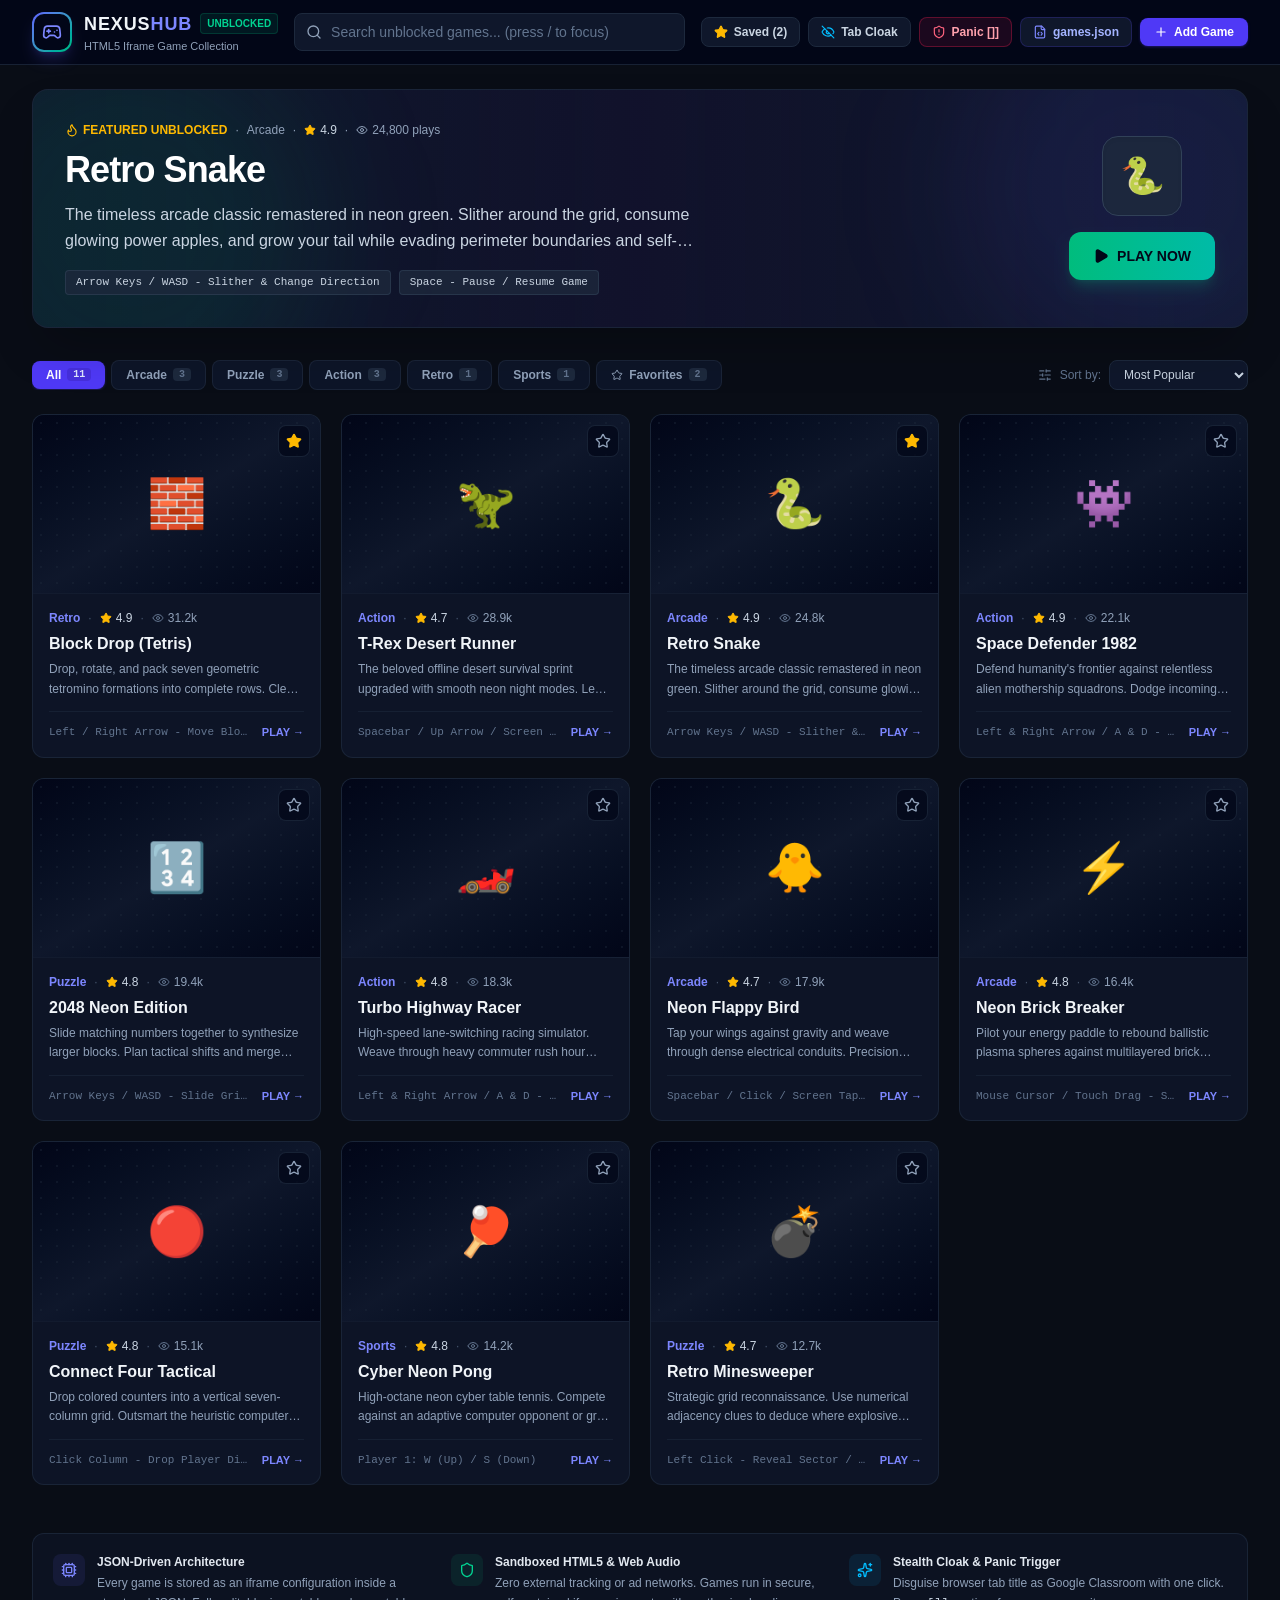
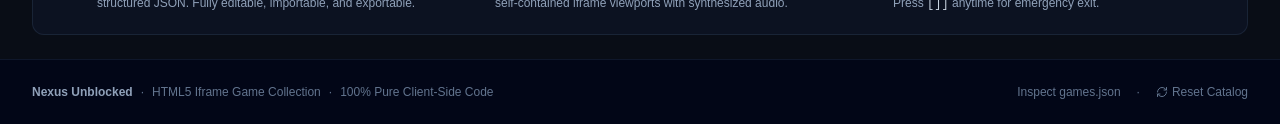
==== docs/index.html @ 1608694b "build: configure project for static relative path hosting Migrate to relative pathing to ensure prop" ====
<!doctype html>
<html lang="en">
  <head>
    <meta charset="UTF-8" />
    <meta name="viewport" content="width=device-width, initial-scale=1.0" />
    <title>Nexus Unblocked - HTML5 Games Hub</title>
    <meta name="description" content="Fast and lightweight unblocked HTML5 games collection loaded via iframe JSON configurations with tab disguise and theater mode." />
    <meta property="og:title" content="Nexus Unblocked - HTML5 Games Hub" />
    <meta property="og:description" content="Fast and lightweight unblocked HTML5 games collection loaded via iframe JSON configurations with tab disguise and theater mode." />
    <meta property="og:type" content="website" />
    <meta name="twitter:card" content="summary_large_image" />
    <link rel="icon" type="image/svg+xml" href="data:image/svg+xml,<svg xmlns='http://www.w3.org/2000/svg' viewBox='0 0 24 24' fill='%236366f1'><path d='M6 11h4V7a1 1 0 0 1 2 0v4h4a1 1 0 0 1 0 2h-4v4a1 1 0 0 1-2 0v-4H6a1 1 0 0 1 0-2z'/></svg>" />
    <link rel="preconnect" href="https://fonts.googleapis.com">
    <link rel="preconnect" href="https://fonts.gstatic.com" crossorigin>
    <link href="https://fonts.googleapis.com/css2?family=Plus+Jakarta+Sans:wght@400;500;600;700;800&family=JetBrains+Mono:wght@400;500;600&display=swap" rel="stylesheet">
    <script type="module" crossorigin src="./assets/index-Bxu1tj3D.js"></script>
    <link rel="stylesheet" crossorigin href="./assets/index-B2wCuOYI.css">
  </head>
  <body>
    <div id="root"></div>
  </body>
</html>
---- docs/assets/index-B2wCuOYI.css ----
/*! tailwindcss v4.3.3 | MIT License | https://tailwindcss.com */
@layer properties{@supports (((-webkit-hyphens:none)) and (not (margin-trim:inline))) or ((-moz-orient:inline) and (not (color:rgb(from red r g b)))){*,:before,:after,::backdrop{--tw-translate-x:0;--tw-translate-y:0;--tw-translate-z:0;--tw-rotate-x:initial;--tw-rotate-y:initial;--tw-rotate-z:initial;--tw-skew-x:initial;--tw-skew-y:initial;--tw-space-y-reverse:0;--tw-border-style:solid;--tw-gradient-position:initial;--tw-gradient-from:#0000;--tw-gradient-via:#0000;--tw-gradient-to:#0000;--tw-gradient-stops:initial;--tw-gradient-via-stops:initial;--tw-gradient-from-position:0%;--tw-gradient-via-position:50%;--tw-gradient-to-position:100%;--tw-leading:initial;--tw-font-weight:initial;--tw-tracking:initial;--tw-shadow:0 0 #0000;--tw-shadow-color:initial;--tw-shadow-alpha:100%;--tw-inset-shadow:0 0 #0000;--tw-inset-shadow-color:initial;--tw-inset-shadow-alpha:100%;--tw-ring-color:initial;--tw-ring-shadow:0 0 #0000;--tw-inset-ring-color:initial;--tw-inset-ring-shadow:0 0 #0000;--tw-ring-inset:initial;--tw-ring-offset-width:0px;--tw-ring-offset-color:#fff;--tw-ring-offset-shadow:0 0 #0000;--tw-blur:initial;--tw-brightness:initial;--tw-contrast:initial;--tw-grayscale:initial;--tw-hue-rotate:initial;--tw-invert:initial;--tw-opacity:initial;--tw-saturate:initial;--tw-sepia:initial;--tw-drop-shadow:initial;--tw-drop-shadow-color:initial;--tw-drop-shadow-alpha:100%;--tw-drop-shadow-size:initial;--tw-backdrop-blur:initial;--tw-backdrop-brightness:initial;--tw-backdrop-contrast:initial;--tw-backdrop-grayscale:initial;--tw-backdrop-hue-rotate:initial;--tw-backdrop-invert:initial;--tw-backdrop-opacity:initial;--tw-backdrop-saturate:initial;--tw-backdrop-sepia:initial;--tw-duration:initial;--tw-scale-x:1;--tw-scale-y:1;--tw-scale-z:1}}}@layer theme{:root,:host{--font-sans:-apple-system, BlinkMacSystemFont, "Segoe UI", Roboto, "Helvetica Neue", "Noto Sans", Arial, sans-serif, "Apple Color Emoji", "Segoe UI Emoji", "Segoe UI Symbol", "Noto Color Emoji";--font-mono:ui-monospace, SFMono-Regular, Menlo, Monaco, Consolas, "Liberation Mono", "Courier New", monospace;--color-amber-300:oklch(87.9% .169 91.605);--color-amber-400:oklch(82.8% .189 84.429);--color-amber-500:oklch(76.9% .188 70.08);--color-emerald-400:oklch(76.5% .177 163.223);--color-emerald-500:oklch(69.6% .17 162.48);--color-teal-400:oklch(77.7% .152 181.912);--color-teal-500:oklch(70.4% .14 182.503);--color-teal-800:oklch(43.7% .078 188.216);--color-teal-950:oklch(27.7% .046 192.524);--color-sky-400:oklch(74.6% .16 232.661);--color-sky-500:oklch(68.5% .169 237.323);--color-indigo-100:oklch(93% .034 272.788);--color-indigo-200:oklch(87% .065 274.039);--color-indigo-300:oklch(78.5% .115 274.713);--color-indigo-400:oklch(67.3% .182 276.935);--color-indigo-500:oklch(58.5% .233 277.117);--color-indigo-600:oklch(51.1% .262 276.966);--color-indigo-700:oklch(45.7% .24 277.023);--color-indigo-900:oklch(35.9% .144 278.697);--color-indigo-950:oklch(25.7% .09 281.288);--color-rose-300:oklch(81% .117 11.638);--color-rose-400:oklch(71.2% .194 13.428);--color-rose-500:oklch(64.5% .246 16.439);--color-rose-600:oklch(58.6% .253 17.585);--color-slate-100:oklch(96.8% .007 247.896);--color-slate-200:oklch(92.9% .013 255.508);--color-slate-300:oklch(86.9% .022 252.894);--color-slate-400:oklch(70.4% .04 256.788);--color-slate-500:oklch(55.4% .046 257.417);--color-slate-600:oklch(44.6% .043 257.281);--color-slate-700:oklch(37.2% .044 257.287);--color-slate-800:oklch(27.9% .041 260.031);--color-slate-900:oklch(20.8% .042 265.755);--color-slate-950:oklch(12.9% .042 264.695);--color-black:#000;--color-white:#fff;--spacing:.25rem;--container-sm:24rem;--container-md:28rem;--container-lg:32rem;--container-2xl:42rem;--container-4xl:56rem;--container-5xl:64rem;--container-7xl:80rem;--text-xs:.75rem;--text-xs--line-height:calc(1 / .75);--text-sm:.875rem;--text-sm--line-height:calc(1.25 / .875);--text-base:1rem;--text-base--line-height:calc(1.5 / 1);--text-lg:1.125rem;--text-lg--line-height:calc(1.75 / 1.125);--text-2xl:1.5rem;--text-2xl--line-height:calc(2 / 1.5);--text-3xl:1.875rem;--text-3xl--line-height:calc(2.25 / 1.875);--text-4xl:2.25rem;--text-4xl--line-height:calc(2.5 / 2.25);--text-5xl:3rem;--text-5xl--line-height:1;--font-weight-medium:500;--font-weight-semibold:600;--font-weight-bold:700;--font-weight-extrabold:800;--tracking-tight:-.025em;--tracking-wider:.05em;--leading-relaxed:1.625;--radius-lg:.5rem;--radius-xl:.75rem;--radius-2xl:1rem;--animate-pulse:pulse 2s cubic-bezier(.4, 0, .6, 1) infinite;--blur-md:12px;--blur-3xl:64px;--default-transition-duration:.15s;--default-transition-timing-function:cubic-bezier(.4, 0, .2, 1);--default-font-family:var(--font-sans);--default-mono-font-family:var(--font-mono)}}@layer base{*,:after,:before,::backdrop{box-sizing:border-box;border:0 solid;margin:0;padding:0}::file-selector-button{box-sizing:border-box;border:0 solid;margin:0;padding:0}html,:host{-webkit-text-size-adjust:100%;tab-size:4;line-height:1.5;font-family:var(--default-font-family,-apple-system, BlinkMacSystemFont, "Segoe UI", Roboto, "Helvetica Neue", "Noto Sans", Arial, sans-serif, "Apple Color Emoji", "Segoe UI Emoji", "Segoe UI Symbol", "Noto Color Emoji");font-feature-settings:var(--default-font-feature-settings,normal);font-variation-settings:var(--default-font-variation-settings,normal);-webkit-tap-highlight-color:transparent}hr{height:0;color:inherit;border-top-width:1px}abbr:where([title]){-webkit-text-decoration:underline dotted;text-decoration:underline dotted}h1,h2,h3,h4,h5,h6{font-size:inherit;font-weight:inherit}a{color:inherit;-webkit-text-decoration:inherit;-webkit-text-decoration:inherit;-webkit-text-decoration:inherit;-webkit-text-decoration:inherit;text-decoration:inherit}b,strong{font-weight:bolder}code,kbd,samp,pre{font-family:var(--default-mono-font-family,ui-monospace, SFMono-Regular, Menlo, Monaco, Consolas, "Liberation Mono", "Courier New", monospace);font-feature-settings:var(--default-mono-font-feature-settings,normal);font-variation-settings:var(--default-mono-font-variation-settings,normal);font-size:1em}small{font-size:80%}sub,sup{vertical-align:baseline;font-size:75%;line-height:0;position:relative}sub{bottom:-.25em}sup{top:-.5em}table{text-indent:0;border-color:inherit;border-collapse:collapse}:-moz-focusring:where(:not(iframe)){outline:auto}progress{vertical-align:baseline}summary{display:list-item}ol,ul,menu{list-style:none}img,svg,video,canvas,audio,iframe,embed,object{vertical-align:middle;display:block}img,video{max-width:100%;height:auto}button,input,select,optgroup,textarea{font:inherit;font-feature-settings:inherit;font-variation-settings:inherit;letter-spacing:inherit;color:inherit;opacity:1;background-color:#0000;border-radius:0}::file-selector-button{font:inherit;font-feature-settings:inherit;font-variation-settings:inherit;letter-spacing:inherit;color:inherit;opacity:1;background-color:#0000;border-radius:0}:where(select:is([multiple],[size])) optgroup{font-weight:bolder}:where(select:is([multiple],[size])) optgroup option{padding-inline-start:20px}::file-selector-button{margin-inline-end:4px}::placeholder{opacity:1}@supports (not ((-webkit-appearance:-apple-pay-button))) or (contain-intrinsic-size:1px){::placeholder{color:currentColor}@supports (color:color-mix(in lab, red, red)){::placeholder{color:color-mix(in oklab, currentcolor 50%, transparent)}}}textarea{resize:vertical}::-webkit-search-decoration{-webkit-appearance:none}::-webkit-date-and-time-value{min-height:1lh;text-align:inherit}::-webkit-datetime-edit{display:inline-flex}::-webkit-datetime-edit-fields-wrapper{padding:0}::-webkit-datetime-edit{padding-block:0}::-webkit-datetime-edit-year-field{padding-block:0}::-webkit-datetime-edit-month-field{padding-block:0}::-webkit-datetime-edit-day-field{padding-block:0}::-webkit-datetime-edit-hour-field{padding-block:0}::-webkit-datetime-edit-minute-field{padding-block:0}::-webkit-datetime-edit-second-field{padding-block:0}::-webkit-datetime-edit-millisecond-field{padding-block:0}::-webkit-datetime-edit-meridiem-field{padding-block:0}::-webkit-calendar-picker-indicator{line-height:1}:-moz-ui-invalid{box-shadow:none}button,input:where([type=button],[type=reset],[type=submit]){appearance:button}::file-selector-button{appearance:button}::-webkit-inner-spin-button{height:auto}::-webkit-outer-spin-button{height:auto}[hidden]:where(:not([hidden=until-found])){display:none!important}}@layer components;@layer utilities{.pointer-events-none{pointer-events:none}.absolute{position:absolute}.fixed{position:fixed}.relative{position:relative}.sticky{position:sticky}.inset-0{inset:0}.-top-24{top:calc(var(--spacing) * -24)}.top-0{top:0}.top-1\/2{top:50%}.top-2\.5{top:calc(var(--spacing) * 2.5)}.-right-24{right:calc(var(--spacing) * -24)}.right-2\.5{right:calc(var(--spacing) * 2.5)}.-bottom-24{bottom:calc(var(--spacing) * -24)}.-left-24{left:calc(var(--spacing) * -24)}.left-2\.5{left:calc(var(--spacing) * 2.5)}.left-3{left:calc(var(--spacing) * 3)}.z-10{z-index:10}.z-40{z-index:40}.z-50{z-index:50}.col-span-3{grid-column:span 3/span 3}.container{width:100%}@media (width>=40rem){.container{max-width:40rem}}@media (width>=48rem){.container{max-width:48rem}}@media (width>=64rem){.container{max-width:64rem}}@media (width>=80rem){.container{max-width:80rem}}@media (width>=96rem){.container{max-width:96rem}}.mx-6{margin-inline:calc(var(--spacing) * 6)}.mx-auto{margin-inline:auto}.my-auto{margin-block:auto}.mt-1{margin-top:var(--spacing)}.mt-3{margin-top:calc(var(--spacing) * 3)}.mt-12{margin-top:calc(var(--spacing) * 12)}.mt-auto{margin-top:auto}.mr-1{margin-right:var(--spacing)}.mb-1{margin-bottom:var(--spacing)}.mb-1\.5{margin-bottom:calc(var(--spacing) * 1.5)}.mb-3{margin-bottom:calc(var(--spacing) * 3)}.ml-0\.5{margin-left:calc(var(--spacing) * .5)}.ml-1{margin-left:var(--spacing)}.line-clamp-1{-webkit-line-clamp:1;-webkit-box-orient:vertical;display:-webkit-box;overflow:hidden}.line-clamp-2{-webkit-line-clamp:2;-webkit-box-orient:vertical;display:-webkit-box;overflow:hidden}.block{display:block}.block\!{display:block!important}.contents{display:contents}.flex{display:flex}.grid{display:grid}.hidden{display:none}.table{display:table}.aspect-\[16\/10\]{aspect-ratio:16/10}.h-3{height:calc(var(--spacing) * 3)}.h-3\.5{height:calc(var(--spacing) * 3.5)}.h-4{height:calc(var(--spacing) * 4)}.h-5{height:calc(var(--spacing) * 5)}.h-8{height:calc(var(--spacing) * 8)}.h-9{height:calc(var(--spacing) * 9)}.h-10{height:calc(var(--spacing) * 10)}.h-12{height:calc(var(--spacing) * 12)}.h-16{height:calc(var(--spacing) * 16)}.h-96{height:calc(var(--spacing) * 96)}.h-full{height:100%}.max-h-\[90vh\]{max-height:90vh}.min-h-\[340px\]{min-height:340px}.min-h-\[350px\]{min-height:350px}.min-h-screen{min-height:100vh}.w-3{width:calc(var(--spacing) * 3)}.w-3\.5{width:calc(var(--spacing) * 3.5)}.w-4{width:calc(var(--spacing) * 4)}.w-5{width:calc(var(--spacing) * 5)}.w-8{width:calc(var(--spacing) * 8)}.w-9{width:calc(var(--spacing) * 9)}.w-10{width:calc(var(--spacing) * 10)}.w-12{width:calc(var(--spacing) * 12)}.w-16{width:calc(var(--spacing) * 16)}.w-96{width:calc(var(--spacing) * 96)}.w-full{width:100%}.max-w-2xl{max-width:var(--container-2xl)}.max-w-4xl{max-width:var(--container-4xl)}.max-w-5xl{max-width:var(--container-5xl)}.max-w-7xl{max-width:var(--container-7xl)}.max-w-\[200px\]{max-width:200px}.max-w-\[220px\]{max-width:220px}.max-w-lg{max-width:var(--container-lg)}.max-w-md{max-width:var(--container-md)}.max-w-sm{max-width:var(--container-sm)}.min-w-0{min-width:0}.flex-1{flex:1}.shrink-0{flex-shrink:0}.grow{flex-grow:1}.-translate-y-1\/2{--tw-translate-y:calc(calc(1 / 2 * 100%) * -1);translate:var(--tw-translate-x) var(--tw-translate-y)}.transform{transform:var(--tw-rotate-x,) var(--tw-rotate-y,) var(--tw-rotate-z,) var(--tw-skew-x,) var(--tw-skew-y,)}.animate-pulse{animation:var(--animate-pulse)}.cursor-pointer{cursor:pointer}.resize-none{resize:none}.scrollbar-none{scrollbar-width:none}.grid-cols-1{grid-template-columns:repeat(1,minmax(0,1fr))}.grid-cols-2{grid-template-columns:repeat(2,minmax(0,1fr))}.grid-cols-4{grid-template-columns:repeat(4,minmax(0,1fr))}.flex-col{flex-direction:column}.flex-row{flex-direction:row}.flex-wrap{flex-wrap:wrap}.items-center{align-items:center}.items-start{align-items:flex-start}.items-stretch{align-items:stretch}.justify-between{justify-content:space-between}.justify-center{justify-content:center}.justify-end{justify-content:flex-end}.justify-start{justify-content:flex-start}.gap-1{gap:var(--spacing)}.gap-1\.5{gap:calc(var(--spacing) * 1.5)}.gap-2{gap:calc(var(--spacing) * 2)}.gap-2\.5{gap:calc(var(--spacing) * 2.5)}.gap-3{gap:calc(var(--spacing) * 3)}.gap-4{gap:calc(var(--spacing) * 4)}.gap-5{gap:calc(var(--spacing) * 5)}.gap-6{gap:calc(var(--spacing) * 6)}:where(.space-y-1\.5>:not(:last-child)){--tw-space-y-reverse:0;margin-block-start:calc(calc(var(--spacing) * 1.5) * var(--tw-space-y-reverse));margin-block-end:calc(calc(var(--spacing) * 1.5) * calc(1 - var(--tw-space-y-reverse)))}:where(.space-y-2>:not(:last-child)){--tw-space-y-reverse:0;margin-block-start:calc(calc(var(--spacing) * 2) * var(--tw-space-y-reverse));margin-block-end:calc(calc(var(--spacing) * 2) * calc(1 - var(--tw-space-y-reverse)))}:where(.space-y-2\.5>:not(:last-child)){--tw-space-y-reverse:0;margin-block-start:calc(calc(var(--spacing) * 2.5) * var(--tw-space-y-reverse));margin-block-end:calc(calc(var(--spacing) * 2.5) * calc(1 - var(--tw-space-y-reverse)))}:where(.space-y-3>:not(:last-child)){--tw-space-y-reverse:0;margin-block-start:calc(calc(var(--spacing) * 3) * var(--tw-space-y-reverse));margin-block-end:calc(calc(var(--spacing) * 3) * calc(1 - var(--tw-space-y-reverse)))}:where(.space-y-4>:not(:last-child)){--tw-space-y-reverse:0;margin-block-start:calc(calc(var(--spacing) * 4) * var(--tw-space-y-reverse));margin-block-end:calc(calc(var(--spacing) * 4) * calc(1 - var(--tw-space-y-reverse)))}:where(.space-y-5>:not(:last-child)){--tw-space-y-reverse:0;margin-block-start:calc(calc(var(--spacing) * 5) * var(--tw-space-y-reverse));margin-block-end:calc(calc(var(--spacing) * 5) * calc(1 - var(--tw-space-y-reverse)))}:where(.space-y-6>:not(:last-child)){--tw-space-y-reverse:0;margin-block-start:calc(calc(var(--spacing) * 6) * var(--tw-space-y-reverse));margin-block-end:calc(calc(var(--spacing) * 6) * calc(1 - var(--tw-space-y-reverse)))}.self-center{align-self:center}.self-end{align-self:flex-end}.truncate{text-overflow:ellipsis;white-space:nowrap;overflow:hidden}.overflow-hidden{overflow:hidden}.overflow-x-auto{overflow-x:auto}.overflow-y-auto{overflow-y:auto}.rounded{border-radius:.25rem}.rounded-2xl{border-radius:var(--radius-2xl)}.rounded-\[10px\]{border-radius:10px}.rounded-full{border-radius:2147483647px}.rounded-lg{border-radius:var(--radius-lg)}.rounded-xl{border-radius:var(--radius-xl)}.border{border-style:var(--tw-border-style);border-width:1px}.border-0{border-style:var(--tw-border-style);border-width:0}.border-t{border-top-style:var(--tw-border-style);border-top-width:1px}.border-b{border-bottom-style:var(--tw-border-style);border-bottom-width:1px}.border-amber-500\/30{border-color:#f99c004d}@supports (color:color-mix(in lab, red, red)){.border-amber-500\/30{border-color:color-mix(in oklab, var(--color-amber-500) 30%, transparent)}}.border-emerald-500\/20{border-color:#00bb7f33}@supports (color:color-mix(in lab, red, red)){.border-emerald-500\/20{border-color:color-mix(in oklab, var(--color-emerald-500) 20%, transparent)}}.border-indigo-500\/20{border-color:#625fff33}@supports (color:color-mix(in lab, red, red)){.border-indigo-500\/20{border-color:color-mix(in oklab, var(--color-indigo-500) 20%, transparent)}}.border-indigo-500\/40{border-color:#625fff66}@supports (color:color-mix(in lab, red, red)){.border-indigo-500\/40{border-color:color-mix(in oklab, var(--color-indigo-500) 40%, transparent)}}.border-indigo-900\/50{border-color:#312c8580}@supports (color:color-mix(in lab, red, red)){.border-indigo-900\/50{border-color:color-mix(in oklab, var(--color-indigo-900) 50%, transparent)}}.border-rose-500{border-color:var(--color-rose-500)}.border-rose-500\/20{border-color:#ff235733}@supports (color:color-mix(in lab, red, red)){.border-rose-500\/20{border-color:color-mix(in oklab, var(--color-rose-500) 20%, transparent)}}.border-rose-500\/30{border-color:#ff23574d}@supports (color:color-mix(in lab, red, red)){.border-rose-500\/30{border-color:color-mix(in oklab, var(--color-rose-500) 30%, transparent)}}.border-sky-500\/40{border-color:#00a5ef66}@supports (color:color-mix(in lab, red, red)){.border-sky-500\/40{border-color:color-mix(in oklab, var(--color-sky-500) 40%, transparent)}}.border-slate-700{border-color:var(--color-slate-700)}.border-slate-700\/60{border-color:#31415899}@supports (color:color-mix(in lab, red, red)){.border-slate-700\/60{border-color:color-mix(in oklab, var(--color-slate-700) 60%, transparent)}}.border-slate-800{border-color:var(--color-slate-800)}.border-slate-800\/60{border-color:#1d293d99}@supports (color:color-mix(in lab, red, red)){.border-slate-800\/60{border-color:color-mix(in oklab, var(--color-slate-800) 60%, transparent)}}.border-slate-800\/80{border-color:#1d293dcc}@supports (color:color-mix(in lab, red, red)){.border-slate-800\/80{border-color:color-mix(in oklab, var(--color-slate-800) 80%, transparent)}}.border-slate-900{border-color:var(--color-slate-900)}.border-teal-800\/60{border-color:#005f5a99}@supports (color:color-mix(in lab, red, red)){.border-teal-800\/60{border-color:color-mix(in oklab, var(--color-teal-800) 60%, transparent)}}.bg-\[\#090d16\]{background-color:#090d16}.bg-amber-500\/20{background-color:#f99c0033}@supports (color:color-mix(in lab, red, red)){.bg-amber-500\/20{background-color:color-mix(in oklab, var(--color-amber-500) 20%, transparent)}}.bg-black{background-color:var(--color-black)}.bg-emerald-500\/10{background-color:#00bb7f1a}@supports (color:color-mix(in lab, red, red)){.bg-emerald-500\/10{background-color:color-mix(in oklab, var(--color-emerald-500) 10%, transparent)}}.bg-indigo-500\/10{background-color:#625fff1a}@supports (color:color-mix(in lab, red, red)){.bg-indigo-500\/10{background-color:color-mix(in oklab, var(--color-indigo-500) 10%, transparent)}}.bg-indigo-600{background-color:var(--color-indigo-600)}.bg-indigo-600\/30{background-color:#4f39f64d}@supports (color:color-mix(in lab, red, red)){.bg-indigo-600\/30{background-color:color-mix(in oklab, var(--color-indigo-600) 30%, transparent)}}.bg-indigo-700\/80{background-color:#432dd7cc}@supports (color:color-mix(in lab, red, red)){.bg-indigo-700\/80{background-color:color-mix(in oklab, var(--color-indigo-700) 80%, transparent)}}.bg-rose-500\/10{background-color:#ff23571a}@supports (color:color-mix(in lab, red, red)){.bg-rose-500\/10{background-color:color-mix(in oklab, var(--color-rose-500) 10%, transparent)}}.bg-rose-500\/20{background-color:#ff235733}@supports (color:color-mix(in lab, red, red)){.bg-rose-500\/20{background-color:color-mix(in oklab, var(--color-rose-500) 20%, transparent)}}.bg-rose-600{background-color:var(--color-rose-600)}.bg-sky-500\/10{background-color:#00a5ef1a}@supports (color:color-mix(in lab, red, red)){.bg-sky-500\/10{background-color:color-mix(in oklab, var(--color-sky-500) 10%, transparent)}}.bg-slate-800{background-color:var(--color-slate-800)}.bg-slate-800\/80{background-color:#1d293dcc}@supports (color:color-mix(in lab, red, red)){.bg-slate-800\/80{background-color:color-mix(in oklab, var(--color-slate-800) 80%, transparent)}}.bg-slate-800\/90{background-color:#1d293de6}@supports (color:color-mix(in lab, red, red)){.bg-slate-800\/90{background-color:color-mix(in oklab, var(--color-slate-800) 90%, transparent)}}.bg-slate-900{background-color:var(--color-slate-900)}.bg-slate-900\/40{background-color:#0f172b66}@supports (color:color-mix(in lab, red, red)){.bg-slate-900\/40{background-color:color-mix(in oklab, var(--color-slate-900) 40%, transparent)}}.bg-slate-900\/60{background-color:#0f172b99}@supports (color:color-mix(in lab, red, red)){.bg-slate-900\/60{background-color:color-mix(in oklab, var(--color-slate-900) 60%, transparent)}}.bg-slate-900\/80{background-color:#0f172bcc}@supports (color:color-mix(in lab, red, red)){.bg-slate-900\/80{background-color:color-mix(in oklab, var(--color-slate-900) 80%, transparent)}}.bg-slate-900\/90{background-color:#0f172be6}@supports (color:color-mix(in lab, red, red)){.bg-slate-900\/90{background-color:color-mix(in oklab, var(--color-slate-900) 90%, transparent)}}.bg-slate-950{background-color:var(--color-slate-950)}.bg-slate-950\/40{background-color:#02061866}@supports (color:color-mix(in lab, red, red)){.bg-slate-950\/40{background-color:color-mix(in oklab, var(--color-slate-950) 40%, transparent)}}.bg-slate-950\/60{background-color:#02061899}@supports (color:color-mix(in lab, red, red)){.bg-slate-950\/60{background-color:color-mix(in oklab, var(--color-slate-950) 60%, transparent)}}.bg-slate-950\/70{background-color:#020618b3}@supports (color:color-mix(in lab, red, red)){.bg-slate-950\/70{background-color:color-mix(in oklab, var(--color-slate-950) 70%, transparent)}}.bg-slate-950\/80{background-color:#020618cc}@supports (color:color-mix(in lab, red, red)){.bg-slate-950\/80{background-color:color-mix(in oklab, var(--color-slate-950) 80%, transparent)}}.bg-slate-950\/85{background-color:#020618d9}@supports (color:color-mix(in lab, red, red)){.bg-slate-950\/85{background-color:color-mix(in oklab, var(--color-slate-950) 85%, transparent)}}.bg-slate-950\/90{background-color:#020618e6}@supports (color:color-mix(in lab, red, red)){.bg-slate-950\/90{background-color:color-mix(in oklab, var(--color-slate-950) 90%, transparent)}}.bg-teal-950\/80{background-color:#022f2ecc}@supports (color:color-mix(in lab, red, red)){.bg-teal-950\/80{background-color:color-mix(in oklab, var(--color-teal-950) 80%, transparent)}}.bg-gradient-to-br{--tw-gradient-position:to bottom right in oklab;background-image:linear-gradient(var(--tw-gradient-stops))}.bg-gradient-to-r{--tw-gradient-position:to right in oklab;background-image:linear-gradient(var(--tw-gradient-stops))}.bg-\[radial-gradient\(\#1e293b_1px\,transparent_1px\)\]{background-image:radial-gradient(#1e293b 1px,#0000 1px)}.from-emerald-500{--tw-gradient-from:var(--color-emerald-500);--tw-gradient-stops:var(--tw-gradient-via-stops,var(--tw-gradient-position), var(--tw-gradient-from) var(--tw-gradient-from-position), var(--tw-gradient-to) var(--tw-gradient-to-position))}.from-indigo-500{--tw-gradient-from:var(--color-indigo-500);--tw-gradient-stops:var(--tw-gradient-via-stops,var(--tw-gradient-position), var(--tw-gradient-from) var(--tw-gradient-from-position), var(--tw-gradient-to) var(--tw-gradient-to-position))}.from-slate-900{--tw-gradient-from:var(--color-slate-900);--tw-gradient-stops:var(--tw-gradient-via-stops,var(--tw-gradient-position), var(--tw-gradient-from) var(--tw-gradient-from-position), var(--tw-gradient-to) var(--tw-gradient-to-position))}.from-slate-950{--tw-gradient-from:var(--color-slate-950);--tw-gradient-stops:var(--tw-gradient-via-stops,var(--tw-gradient-position), var(--tw-gradient-from) var(--tw-gradient-from-position), var(--tw-gradient-to) var(--tw-gradient-to-position))}.via-indigo-950\/40{--tw-gradient-via:#1e1a4d66}@supports (color:color-mix(in lab, red, red)){.via-indigo-950\/40{--tw-gradient-via:color-mix(in oklab, var(--color-indigo-950) 40%, transparent)}}.via-indigo-950\/40{--tw-gradient-via-stops:var(--tw-gradient-position), var(--tw-gradient-from) var(--tw-gradient-from-position), var(--tw-gradient-via) var(--tw-gradient-via-position), var(--tw-gradient-to) var(--tw-gradient-to-position);--tw-gradient-stops:var(--tw-gradient-via-stops)}.via-slate-900{--tw-gradient-via:var(--color-slate-900);--tw-gradient-via-stops:var(--tw-gradient-position), var(--tw-gradient-from) var(--tw-gradient-from-position), var(--tw-gradient-via) var(--tw-gradient-via-position), var(--tw-gradient-to) var(--tw-gradient-to-position);--tw-gradient-stops:var(--tw-gradient-via-stops)}.to-emerald-500{--tw-gradient-to:var(--color-emerald-500);--tw-gradient-stops:var(--tw-gradient-via-stops,var(--tw-gradient-position), var(--tw-gradient-from) var(--tw-gradient-from-position), var(--tw-gradient-to) var(--tw-gradient-to-position))}.to-slate-900{--tw-gradient-to:var(--color-slate-900);--tw-gradient-stops:var(--tw-gradient-via-stops,var(--tw-gradient-position), var(--tw-gradient-from) var(--tw-gradient-from-position), var(--tw-gradient-to) var(--tw-gradient-to-position))}.to-slate-950{--tw-gradient-to:var(--color-slate-950);--tw-gradient-stops:var(--tw-gradient-via-stops,var(--tw-gradient-position), var(--tw-gradient-from) var(--tw-gradient-from-position), var(--tw-gradient-to) var(--tw-gradient-to-position))}.to-teal-500{--tw-gradient-to:var(--color-teal-500);--tw-gradient-stops:var(--tw-gradient-via-stops,var(--tw-gradient-position), var(--tw-gradient-from) var(--tw-gradient-from-position), var(--tw-gradient-to) var(--tw-gradient-to-position))}.\[background-size\:16px_16px\]{background-size:16px 16px}.fill-amber-300{fill:var(--color-amber-300)}.fill-amber-400{fill:var(--color-amber-400)}.fill-slate-950{fill:var(--color-slate-950)}.fill-white{fill:var(--color-white)}.object-contain{object-fit:contain}.p-0\.5{padding:calc(var(--spacing) * .5)}.p-1{padding:var(--spacing)}.p-1\.5{padding:calc(var(--spacing) * 1.5)}.p-2{padding:calc(var(--spacing) * 2)}.p-3{padding:calc(var(--spacing) * 3)}.p-4{padding:calc(var(--spacing) * 4)}.p-5{padding:calc(var(--spacing) * 5)}.p-6{padding:calc(var(--spacing) * 6)}.p-8{padding:calc(var(--spacing) * 8)}.px-1\.5{padding-inline:calc(var(--spacing) * 1.5)}.px-2{padding-inline:calc(var(--spacing) * 2)}.px-2\.5{padding-inline:calc(var(--spacing) * 2.5)}.px-3{padding-inline:calc(var(--spacing) * 3)}.px-3\.5{padding-inline:calc(var(--spacing) * 3.5)}.px-4{padding-inline:calc(var(--spacing) * 4)}.px-6{padding-inline:calc(var(--spacing) * 6)}.py-0\.5{padding-block:calc(var(--spacing) * .5)}.py-1{padding-block:var(--spacing)}.py-1\.5{padding-block:calc(var(--spacing) * 1.5)}.py-2{padding-block:calc(var(--spacing) * 2)}.py-2\.5{padding-block:calc(var(--spacing) * 2.5)}.py-3{padding-block:calc(var(--spacing) * 3)}.py-3\.5{padding-block:calc(var(--spacing) * 3.5)}.py-4{padding-block:calc(var(--spacing) * 4)}.py-6{padding-block:calc(var(--spacing) * 6)}.py-16{padding-block:calc(var(--spacing) * 16)}.pt-1{padding-top:var(--spacing)}.pt-2{padding-top:calc(var(--spacing) * 2)}.pt-3{padding-top:calc(var(--spacing) * 3)}.pr-8{padding-right:calc(var(--spacing) * 8)}.pb-1{padding-bottom:var(--spacing)}.pl-9{padding-left:calc(var(--spacing) * 9)}.text-center{text-align:center}.text-left{text-align:left}.font-mono{font-family:var(--font-mono)}.text-2xl{font-size:var(--text-2xl);line-height:var(--tw-leading,var(--text-2xl--line-height))}.text-3xl{font-size:var(--text-3xl);line-height:var(--tw-leading,var(--text-3xl--line-height))}.text-5xl{font-size:var(--text-5xl);line-height:var(--tw-leading,var(--text-5xl--line-height))}.text-base{font-size:var(--text-base);line-height:var(--tw-leading,var(--text-base--line-height))}.text-lg{font-size:var(--text-lg);line-height:var(--tw-leading,var(--text-lg--line-height))}.text-sm{font-size:var(--text-sm);line-height:var(--tw-leading,var(--text-sm--line-height))}.text-xs{font-size:var(--text-xs);line-height:var(--tw-leading,var(--text-xs--line-height))}.text-\[10px\]{font-size:10px}.text-\[11px\]{font-size:11px}.leading-relaxed{--tw-leading:var(--leading-relaxed);line-height:var(--leading-relaxed)}.font-bold{--tw-font-weight:var(--font-weight-bold);font-weight:var(--font-weight-bold)}.font-extrabold{--tw-font-weight:var(--font-weight-extrabold);font-weight:var(--font-weight-extrabold)}.font-medium{--tw-font-weight:var(--font-weight-medium);font-weight:var(--font-weight-medium)}.font-semibold{--tw-font-weight:var(--font-weight-semibold);font-weight:var(--font-weight-semibold)}.tracking-tight{--tw-tracking:var(--tracking-tight);letter-spacing:var(--tracking-tight)}.tracking-wider{--tw-tracking:var(--tracking-wider);letter-spacing:var(--tracking-wider)}.text-amber-300{color:var(--color-amber-300)}.text-amber-400{color:var(--color-amber-400)}.text-emerald-400{color:var(--color-emerald-400)}.text-indigo-100{color:var(--color-indigo-100)}.text-indigo-200{color:var(--color-indigo-200)}.text-indigo-300{color:var(--color-indigo-300)}.text-indigo-400{color:var(--color-indigo-400)}.text-rose-300{color:var(--color-rose-300)}.text-rose-400{color:var(--color-rose-400)}.text-sky-400{color:var(--color-sky-400)}.text-slate-100{color:var(--color-slate-100)}.text-slate-200{color:var(--color-slate-200)}.text-slate-300{color:var(--color-slate-300)}.text-slate-400{color:var(--color-slate-400)}.text-slate-500{color:var(--color-slate-500)}.text-slate-600{color:var(--color-slate-600)}.text-slate-950{color:var(--color-slate-950)}.text-teal-400{color:var(--color-teal-400)}.text-white{color:var(--color-white)}.uppercase{text-transform:uppercase}.underline{text-decoration-line:underline}.decoration-slate-600{-webkit-text-decoration-color:var(--color-slate-600);-webkit-text-decoration-color:var(--color-slate-600);-webkit-text-decoration-color:var(--color-slate-600);text-decoration-color:var(--color-slate-600)}.placeholder-slate-500::placeholder{color:var(--color-slate-500)}.opacity-0{opacity:0}.opacity-40{opacity:.4}.shadow-2xl{--tw-shadow:0 25px 50px -12px var(--tw-shadow-color,#00000040);box-shadow:var(--tw-inset-shadow), var(--tw-inset-ring-shadow), var(--tw-ring-offset-shadow), var(--tw-ring-shadow), var(--tw-shadow)}.shadow-inner{--tw-shadow:inset 0 2px 4px 0 var(--tw-shadow-color,#0000000d);box-shadow:var(--tw-inset-shadow), var(--tw-inset-ring-shadow), var(--tw-ring-offset-shadow), var(--tw-ring-shadow), var(--tw-shadow)}.shadow-lg{--tw-shadow:0 10px 15px -3px var(--tw-shadow-color,#0000001a), 0 4px 6px -4px var(--tw-shadow-color,#0000001a);box-shadow:var(--tw-inset-shadow), var(--tw-inset-ring-shadow), var(--tw-ring-offset-shadow), var(--tw-ring-shadow), var(--tw-shadow)}.shadow-md{--tw-shadow:0 4px 6px -1px var(--tw-shadow-color,#0000001a), 0 2px 4px -2px var(--tw-shadow-color,#0000001a);box-shadow:var(--tw-inset-shadow), var(--tw-inset-ring-shadow), var(--tw-ring-offset-shadow), var(--tw-ring-shadow), var(--tw-shadow)}.shadow-sm{--tw-shadow:0 1px 3px 0 var(--tw-shadow-color,#0000001a), 0 1px 2px -1px var(--tw-shadow-color,#0000001a);box-shadow:var(--tw-inset-shadow), var(--tw-inset-ring-shadow), var(--tw-ring-offset-shadow), var(--tw-ring-shadow), var(--tw-shadow)}.shadow-xl{--tw-shadow:0 20px 25px -5px var(--tw-shadow-color,#0000001a), 0 8px 10px -6px var(--tw-shadow-color,#0000001a);box-shadow:var(--tw-inset-shadow), var(--tw-inset-ring-shadow), var(--tw-ring-offset-shadow), var(--tw-ring-shadow), var(--tw-shadow)}.shadow-emerald-500\/20{--tw-shadow-color:#00bb7f33}@supports (color:color-mix(in lab, red, red)){.shadow-emerald-500\/20{--tw-shadow-color:color-mix(in oklab, color-mix(in oklab, var(--color-emerald-500) 20%, transparent) var(--tw-shadow-alpha), transparent)}}.shadow-indigo-500\/20{--tw-shadow-color:#625fff33}@supports (color:color-mix(in lab, red, red)){.shadow-indigo-500\/20{--tw-shadow-color:color-mix(in oklab, color-mix(in oklab, var(--color-indigo-500) 20%, transparent) var(--tw-shadow-alpha), transparent)}}.shadow-indigo-600\/30{--tw-shadow-color:#4f39f64d}@supports (color:color-mix(in lab, red, red)){.shadow-indigo-600\/30{--tw-shadow-color:color-mix(in oklab, color-mix(in oklab, var(--color-indigo-600) 30%, transparent) var(--tw-shadow-alpha), transparent)}}.shadow-indigo-600\/40{--tw-shadow-color:#4f39f666}@supports (color:color-mix(in lab, red, red)){.shadow-indigo-600\/40{--tw-shadow-color:color-mix(in oklab, color-mix(in oklab, var(--color-indigo-600) 40%, transparent) var(--tw-shadow-alpha), transparent)}}.shadow-rose-600\/30{--tw-shadow-color:#e700444d}@supports (color:color-mix(in lab, red, red)){.shadow-rose-600\/30{--tw-shadow-color:color-mix(in oklab, color-mix(in oklab, var(--color-rose-600) 30%, transparent) var(--tw-shadow-alpha), transparent)}}.blur-3xl{--tw-blur:blur(var(--blur-3xl));filter:var(--tw-blur,) var(--tw-brightness,) var(--tw-contrast,) var(--tw-grayscale,) var(--tw-hue-rotate,) var(--tw-invert,) var(--tw-saturate,) var(--tw-sepia,) var(--tw-drop-shadow,)}.filter{filter:var(--tw-blur,) var(--tw-brightness,) var(--tw-contrast,) var(--tw-grayscale,) var(--tw-hue-rotate,) var(--tw-invert,) var(--tw-saturate,) var(--tw-sepia,) var(--tw-drop-shadow,)}.backdrop-blur-\[2px\]{--tw-backdrop-blur:blur(2px);-webkit-backdrop-filter:var(--tw-backdrop-blur,) var(--tw-backdrop-brightness,) var(--tw-backdrop-contrast,) var(--tw-backdrop-grayscale,) var(--tw-backdrop-hue-rotate,) var(--tw-backdrop-invert,) var(--tw-backdrop-opacity,) var(--tw-backdrop-saturate,) var(--tw-backdrop-sepia,);backdrop-filter:var(--tw-backdrop-blur,) var(--tw-backdrop-brightness,) var(--tw-backdrop-contrast,) var(--tw-backdrop-grayscale,) var(--tw-backdrop-hue-rotate,) var(--tw-backdrop-invert,) var(--tw-backdrop-opacity,) var(--tw-backdrop-saturate,) var(--tw-backdrop-sepia,)}.backdrop-blur-md{--tw-backdrop-blur:blur(var(--blur-md));-webkit-backdrop-filter:var(--tw-backdrop-blur,) var(--tw-backdrop-brightness,) var(--tw-backdrop-contrast,) var(--tw-backdrop-grayscale,) var(--tw-backdrop-hue-rotate,) var(--tw-backdrop-invert,) var(--tw-backdrop-opacity,) var(--tw-backdrop-saturate,) var(--tw-backdrop-sepia,);backdrop-filter:var(--tw-backdrop-blur,) var(--tw-backdrop-brightness,) var(--tw-backdrop-contrast,) var(--tw-backdrop-grayscale,) var(--tw-backdrop-hue-rotate,) var(--tw-backdrop-invert,) var(--tw-backdrop-opacity,) var(--tw-backdrop-saturate,) var(--tw-backdrop-sepia,)}.backdrop-filter{-webkit-backdrop-filter:var(--tw-backdrop-blur,) var(--tw-backdrop-brightness,) var(--tw-backdrop-contrast,) var(--tw-backdrop-grayscale,) var(--tw-backdrop-hue-rotate,) var(--tw-backdrop-invert,) var(--tw-backdrop-opacity,) var(--tw-backdrop-saturate,) var(--tw-backdrop-sepia,);backdrop-filter:var(--tw-backdrop-blur,) var(--tw-backdrop-brightness,) var(--tw-backdrop-contrast,) var(--tw-backdrop-grayscale,) var(--tw-backdrop-hue-rotate,) var(--tw-backdrop-invert,) var(--tw-backdrop-opacity,) var(--tw-backdrop-saturate,) var(--tw-backdrop-sepia,)}.transition{transition-property:color,background-color,border-color,outline-color,text-decoration-color,fill,stroke,--tw-gradient-from,--tw-gradient-via,--tw-gradient-to,opacity,box-shadow,transform,translate,scale,rotate,filter,-webkit-backdrop-filter,backdrop-filter,display,content-visibility,overlay,pointer-events;transition-timing-function:var(--tw-ease,var(--default-transition-timing-function));transition-duration:var(--tw-duration,var(--default-transition-duration))}.transition-all{transition-property:all;transition-timing-function:var(--tw-ease,var(--default-transition-timing-function));transition-duration:var(--tw-duration,var(--default-transition-duration))}.transition-colors{transition-property:color,background-color,border-color,outline-color,text-decoration-color,fill,stroke,--tw-gradient-from,--tw-gradient-via,--tw-gradient-to;transition-timing-function:var(--tw-ease,var(--default-transition-timing-function));transition-duration:var(--tw-duration,var(--default-transition-duration))}.transition-opacity{transition-property:opacity;transition-timing-function:var(--tw-ease,var(--default-transition-timing-function));transition-duration:var(--tw-duration,var(--default-transition-duration))}.transition-transform{transition-property:transform,translate,scale,rotate;transition-timing-function:var(--tw-ease,var(--default-transition-timing-function));transition-duration:var(--tw-duration,var(--default-transition-duration))}.duration-150{--tw-duration:.15s;transition-duration:.15s}.duration-200{--tw-duration:.2s;transition-duration:.2s}.duration-300{--tw-duration:.3s;transition-duration:.3s}.select-none{-webkit-user-select:none;user-select:none}@media (hover:hover){.group-hover\:translate-x-0\.5:is(:where(.group):hover *){--tw-translate-x:calc(var(--spacing) * .5);translate:var(--tw-translate-x) var(--tw-translate-y)}.group-hover\:scale-105:is(:where(.group):hover *){--tw-scale-x:105%;--tw-scale-y:105%;--tw-scale-z:105%;scale:var(--tw-scale-x) var(--tw-scale-y)}.group-hover\:scale-110:is(:where(.group):hover *){--tw-scale-x:110%;--tw-scale-y:110%;--tw-scale-z:110%;scale:var(--tw-scale-x) var(--tw-scale-y)}.group-hover\:text-indigo-400:is(:where(.group):hover *){color:var(--color-indigo-400)}.group-hover\:opacity-100:is(:where(.group):hover *){opacity:1}}.selection\:bg-indigo-500 ::selection{background-color:var(--color-indigo-500)}.selection\:bg-indigo-500::selection{background-color:var(--color-indigo-500)}.selection\:text-white ::selection{color:var(--color-white)}.selection\:text-white::selection{color:var(--color-white)}@media (hover:hover){.hover\:-translate-y-1:hover{--tw-translate-y:calc(var(--spacing) * -1);translate:var(--tw-translate-x) var(--tw-translate-y)}.hover\:scale-110:hover{--tw-scale-x:110%;--tw-scale-y:110%;--tw-scale-z:110%;scale:var(--tw-scale-x) var(--tw-scale-y)}.hover\:scale-\[1\.02\]:hover{scale:1.02}.hover\:border-indigo-500\/50:hover{border-color:#625fff80}@supports (color:color-mix(in lab, red, red)){.hover\:border-indigo-500\/50:hover{border-color:color-mix(in oklab, var(--color-indigo-500) 50%, transparent)}}.hover\:border-slate-700:hover{border-color:var(--color-slate-700)}.hover\:bg-indigo-500:hover{background-color:var(--color-indigo-500)}.hover\:bg-rose-500:hover{background-color:var(--color-rose-500)}.hover\:bg-rose-500\/20:hover{background-color:#ff235733}@supports (color:color-mix(in lab, red, red)){.hover\:bg-rose-500\/20:hover{background-color:color-mix(in oklab, var(--color-rose-500) 20%, transparent)}}.hover\:bg-slate-700:hover{background-color:var(--color-slate-700)}.hover\:bg-slate-800:hover{background-color:var(--color-slate-800)}.hover\:bg-slate-900:hover{background-color:var(--color-slate-900)}.hover\:from-emerald-400:hover{--tw-gradient-from:var(--color-emerald-400);--tw-gradient-stops:var(--tw-gradient-via-stops,var(--tw-gradient-position), var(--tw-gradient-from) var(--tw-gradient-from-position), var(--tw-gradient-to) var(--tw-gradient-to-position))}.hover\:to-teal-400:hover{--tw-gradient-to:var(--color-teal-400);--tw-gradient-stops:var(--tw-gradient-via-stops,var(--tw-gradient-position), var(--tw-gradient-from) var(--tw-gradient-from-position), var(--tw-gradient-to) var(--tw-gradient-to-position))}.hover\:text-amber-400:hover{color:var(--color-amber-400)}.hover\:text-indigo-400:hover{color:var(--color-indigo-400)}.hover\:text-rose-300:hover{color:var(--color-rose-300)}.hover\:text-rose-400:hover{color:var(--color-rose-400)}.hover\:text-slate-200:hover{color:var(--color-slate-200)}.hover\:text-white:hover{color:var(--color-white)}.hover\:underline:hover{text-decoration-line:underline}.hover\:shadow-xl:hover{--tw-shadow:0 20px 25px -5px var(--tw-shadow-color,#0000001a), 0 8px 10px -6px var(--tw-shadow-color,#0000001a);box-shadow:var(--tw-inset-shadow), var(--tw-inset-ring-shadow), var(--tw-ring-offset-shadow), var(--tw-ring-shadow), var(--tw-shadow)}.hover\:shadow-indigo-500\/10:hover{--tw-shadow-color:#625fff1a}@supports (color:color-mix(in lab, red, red)){.hover\:shadow-indigo-500\/10:hover{--tw-shadow-color:color-mix(in oklab, color-mix(in oklab, var(--color-indigo-500) 10%, transparent) var(--tw-shadow-alpha), transparent)}}}.focus\:border-indigo-500:focus{border-color:var(--color-indigo-500)}.focus\:border-rose-500:focus{border-color:var(--color-rose-500)}.focus\:ring-1:focus{--tw-ring-shadow:var(--tw-ring-inset,) 0 0 0 calc(1px + var(--tw-ring-offset-width)) var(--tw-ring-color,currentcolor);box-shadow:var(--tw-inset-shadow), var(--tw-inset-ring-shadow), var(--tw-ring-offset-shadow), var(--tw-ring-shadow), var(--tw-shadow)}.focus\:ring-indigo-500:focus{--tw-ring-color:var(--color-indigo-500)}.focus\:outline-none:focus{--tw-outline-style:none;outline-style:none}.active\:scale-\[0\.98\]:active{scale:.98}@media (width>=40rem){.sm\:block{display:block}.sm\:flex{display:flex}.sm\:inline{display:inline}.sm\:aspect-\[16\/9\]{aspect-ratio:16/9}.sm\:h-20{height:calc(var(--spacing) * 20)}.sm\:w-20{width:calc(var(--spacing) * 20)}.sm\:grid-cols-2{grid-template-columns:repeat(2,minmax(0,1fr))}.sm\:grid-cols-4{grid-template-columns:repeat(4,minmax(0,1fr))}.sm\:flex-row{flex-direction:row}.sm\:items-center{align-items:center}.sm\:gap-2{gap:calc(var(--spacing) * 2)}.sm\:gap-5{gap:calc(var(--spacing) * 5)}.sm\:self-auto{align-self:auto}.sm\:p-4{padding:calc(var(--spacing) * 4)}.sm\:p-8{padding:calc(var(--spacing) * 8)}.sm\:px-6{padding-inline:calc(var(--spacing) * 6)}.sm\:pb-0{padding-bottom:0}.sm\:text-4xl{font-size:var(--text-4xl);line-height:var(--tw-leading,var(--text-4xl--line-height))}.sm\:text-base{font-size:var(--text-base);line-height:var(--tw-leading,var(--text-base--line-height))}.sm\:text-lg{font-size:var(--text-lg);line-height:var(--tw-leading,var(--text-lg--line-height))}}@media (width>=48rem){.md\:col-span-2{grid-column:span 2/span 2}.md\:flex{display:flex}.md\:w-auto{width:auto}.md\:flex-initial{flex:0 auto}.md\:grid-cols-3{grid-template-columns:repeat(3,minmax(0,1fr))}.md\:flex-col{flex-direction:column}.md\:flex-row{flex-direction:row}.md\:items-center{align-items:center}.md\:justify-center{justify-content:center}.md\:p-6{padding:calc(var(--spacing) * 6)}}@media (width>=64rem){.lg\:inline{display:inline}.lg\:grid-cols-4{grid-template-columns:repeat(4,minmax(0,1fr))}.lg\:px-8{padding-inline:calc(var(--spacing) * 8)}}}@property --tw-translate-x{syntax:"*";inherits:false;initial-value:0}@property --tw-translate-y{syntax:"*";inherits:false;initial-value:0}@property --tw-translate-z{syntax:"*";inherits:false;initial-value:0}@property --tw-rotate-x{syntax:"*";inherits:false}@property --tw-rotate-y{syntax:"*";inherits:false}@property --tw-rotate-z{syntax:"*";inherits:false}@property --tw-skew-x{syntax:"*";inherits:false}@property --tw-skew-y{syntax:"*";inherits:false}@property --tw-space-y-reverse{syntax:"*";inherits:false;initial-value:0}@property --tw-border-style{syntax:"*";inherits:false;initial-value:solid}@property --tw-gradient-position{syntax:"*";inherits:false}@property --tw-gradient-from{syntax:"<color>";inherits:false;initial-value:#0000}@property --tw-gradient-via{syntax:"<color>";inherits:false;initial-value:#0000}@property --tw-gradient-to{syntax:"<color>";inherits:false;initial-value:#0000}@property --tw-gradient-stops{syntax:"*";inherits:false}@property --tw-gradient-via-stops{syntax:"*";inherits:false}@property --tw-gradient-from-position{syntax:"<length-percentage>";inherits:false;initial-value:0%}@property --tw-gradient-via-position{syntax:"<length-percentage>";inherits:false;initial-value:50%}@property --tw-gradient-to-position{syntax:"<length-percentage>";inherits:false;initial-value:100%}@property --tw-leading{syntax:"*";inherits:false}@property --tw-font-weight{syntax:"*";inherits:false}@property --tw-tracking{syntax:"*";inherits:false}@property --tw-shadow{syntax:"*";inherits:false;initial-value:0 0 #0000}@property --tw-shadow-color{syntax:"*";inherits:false}@property --tw-shadow-alpha{syntax:"<percentage>";inherits:false;initial-value:100%}@property --tw-inset-shadow{syntax:"*";inherits:false;initial-value:0 0 #0000}@property --tw-inset-shadow-color{syntax:"*";inherits:false}@property --tw-inset-shadow-alpha{syntax:"<percentage>";inherits:false;initial-value:100%}@property --tw-ring-color{syntax:"*";inherits:false}@property --tw-ring-shadow{syntax:"*";inherits:false;initial-value:0 0 #0000}@property --tw-inset-ring-color{syntax:"*";inherits:false}@property --tw-inset-ring-shadow{syntax:"*";inherits:false;initial-value:0 0 #0000}@property --tw-ring-inset{syntax:"*";inherits:false}@property --tw-ring-offset-width{syntax:"<length>";inherits:false;initial-value:0}@property --tw-ring-offset-color{syntax:"*";inherits:false;initial-value:#fff}@property --tw-ring-offset-shadow{syntax:"*";inherits:false;initial-value:0 0 #0000}@property --tw-blur{syntax:"*";inherits:false}@property --tw-brightness{syntax:"*";inherits:false}@property --tw-contrast{syntax:"*";inherits:false}@property --tw-grayscale{syntax:"*";inherits:false}@property --tw-hue-rotate{syntax:"*";inherits:false}@property --tw-invert{syntax:"*";inherits:false}@property --tw-opacity{syntax:"*";inherits:false}@property --tw-saturate{syntax:"*";inherits:false}@property --tw-sepia{syntax:"*";inherits:false}@property --tw-drop-shadow{syntax:"*";inherits:false}@property --tw-drop-shadow-color{syntax:"*";inherits:false}@property --tw-drop-shadow-alpha{syntax:"<percentage>";inherits:false;initial-value:100%}@property --tw-drop-shadow-size{syntax:"*";inherits:false}@property --tw-backdrop-blur{syntax:"*";inherits:false}@property --tw-backdrop-brightness{syntax:"*";inherits:false}@property --tw-backdrop-contrast{syntax:"*";inherits:false}@property --tw-backdrop-grayscale{syntax:"*";inherits:false}@property --tw-backdrop-hue-rotate{syntax:"*";inherits:false}@property --tw-backdrop-invert{syntax:"*";inherits:false}@property --tw-backdrop-opacity{syntax:"*";inherits:false}@property --tw-backdrop-saturate{syntax:"*";inherits:false}@property --tw-backdrop-sepia{syntax:"*";inherits:false}@property --tw-duration{syntax:"*";inherits:false}@property --tw-scale-x{syntax:"*";inherits:false;initial-value:1}@property --tw-scale-y{syntax:"*";inherits:false;initial-value:1}@property --tw-scale-z{syntax:"*";inherits:false;initial-value:1}@keyframes pulse{50%{opacity:.5}}
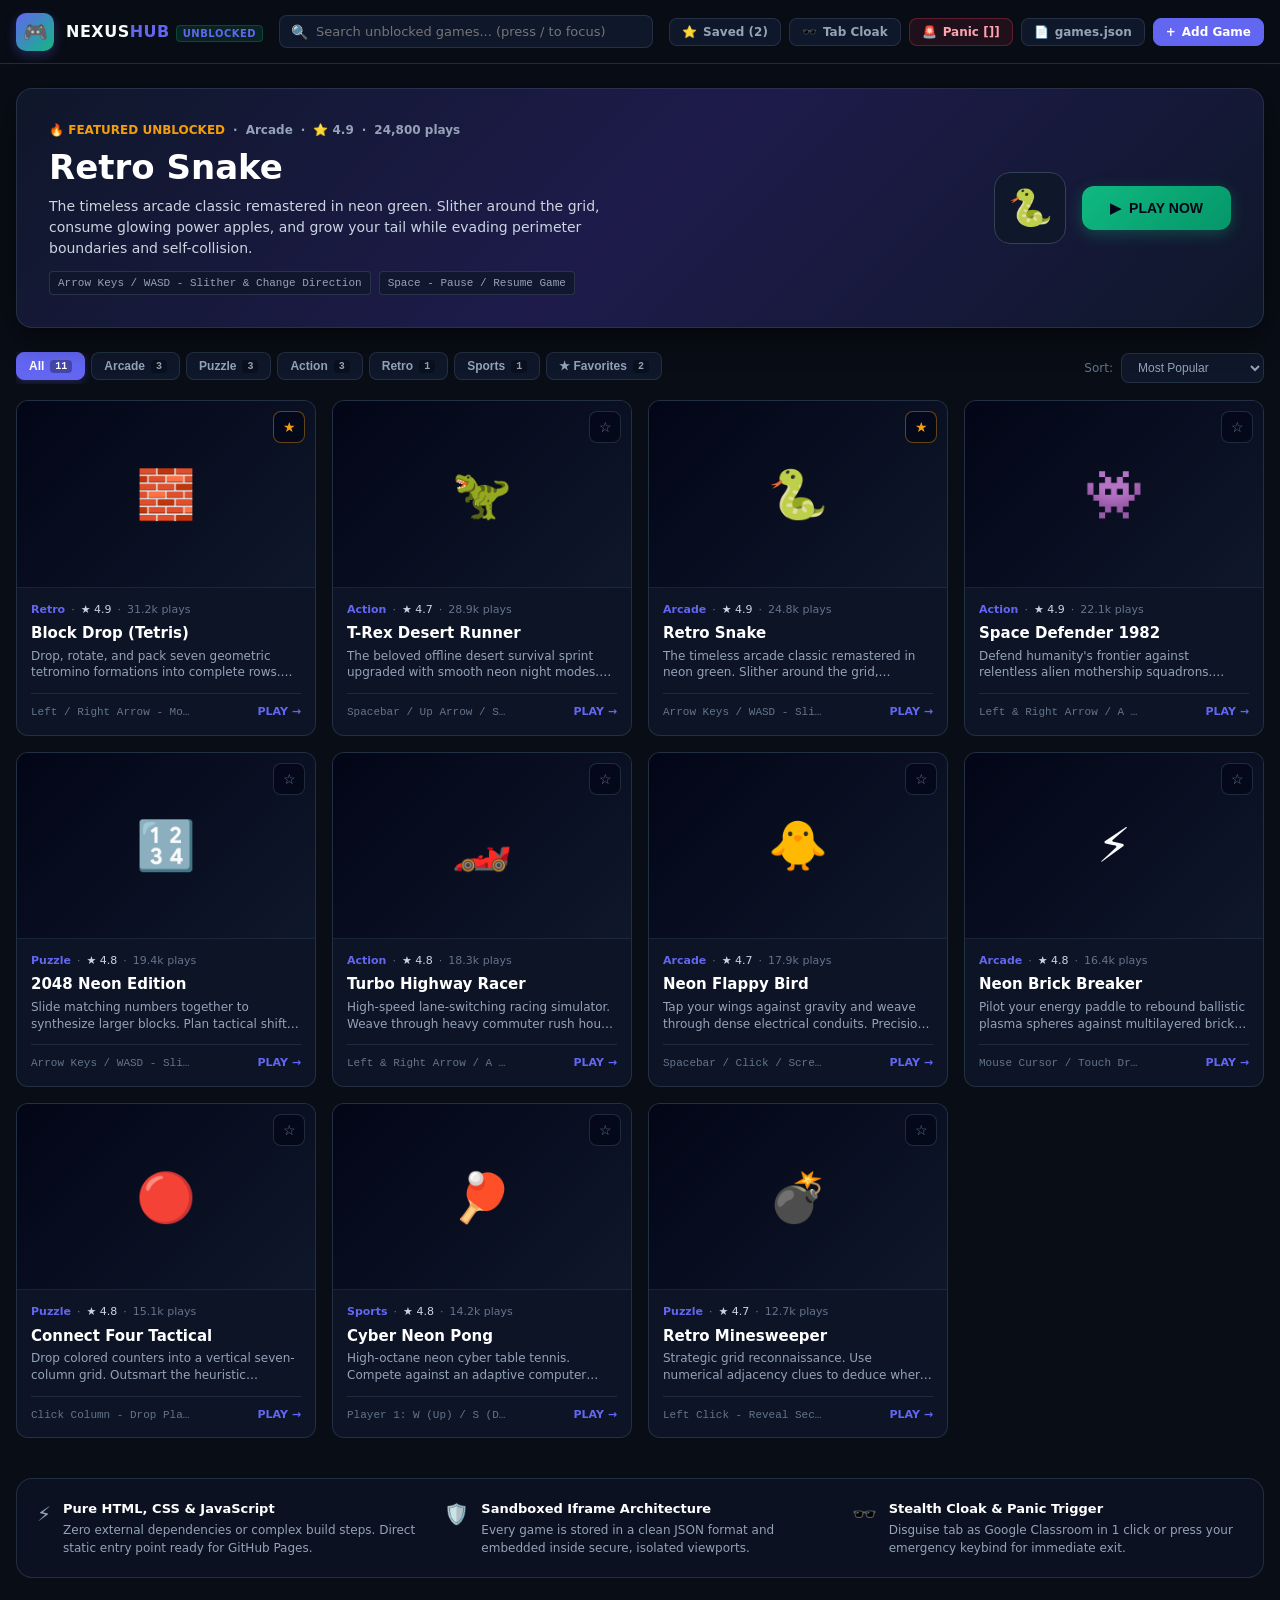
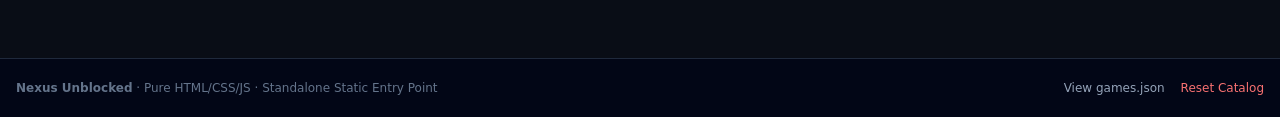
==== commit dc66b96f: "feat: implement core UI and game catalog logic Migrate application to a custom, build-free architect" ====
--- a/docs/index.html
+++ b/docs/index.html
@@ -13,11 +13,328 @@
     <link rel="preconnect" href="https://fonts.googleapis.com">
     <link rel="preconnect" href="https://fonts.gstatic.com" crossorigin>
     <link href="https://fonts.googleapis.com/css2?family=Plus+Jakarta+Sans:wght@400;500;600;700;800&family=JetBrains+Mono:wght@400;500;600&display=swap" rel="stylesheet">
-    <script type="module" crossorigin src="./assets/index-Bxu1tj3D.js"></script>
-    <link rel="stylesheet" crossorigin href="./assets/index-B2wCuOYI.css">
+    <script type="module" crossorigin src="./assets/index-BtxNLuL3.js"></script>
+    <link rel="stylesheet" crossorigin href="./assets/index-DLENFGY4.css">
   </head>
   <body>
-    <div id="root"></div>
+
+    <!-- Header Navigation -->
+    <header class="site-header">
+      <div class="container header-content">
+        
+        <!-- Brand Logo -->
+        <a class="brand" onclick="setCategory('All')">
+          <div class="brand-icon">🎮</div>
+          <div>
+            <div class="brand-title">Nexus<span>Hub</span><span class="badge-unblocked">Unblocked</span></div>
+          </div>
+        </a>
+
+        <!-- Live Search -->
+        <div class="search-bar">
+          <span class="search-icon">🔍</span>
+          <input
+            type="text"
+            id="searchInput"
+            class="search-input"
+            placeholder="Search unblocked games... (press / to focus)"
+          />
+        </div>
+
+        <!-- Quick Utilities -->
+        <div class="header-actions">
+          <button class="btn-action" onclick="setCategory('Favorites')" title="Saved Games">
+            <span>⭐</span>
+            <span id="favCountText">Saved (0)</span>
+          </button>
+
+          <button class="btn-action" onclick="openModal('cloakModal')" title="Disguise this browser tab">
+            <span>🕶️</span>
+            <span>Tab Cloak</span>
+          </button>
+
+          <button class="btn-action btn-panic" onclick="openModal('panicModal')" title="Emergency Panic Boss Key">
+            <span>🚨</span>
+            <span id="panicBtnText">Panic []]</span>
+          </button>
+
+          <button class="btn-action" onclick="openModal('jsonModal')" title="Inspect and edit games.json">
+            <span>📄</span>
+            <span>games.json</span>
+          </button>
+
+          <button class="btn-action btn-primary" onclick="openModal('addGameModal')">
+            <span>+</span>
+            <span>Add Game</span>
+          </button>
+        </div>
+
+      </div>
+    </header>
+
+    <!-- Main Content -->
+    <main class="container" style="flex: 1; padding-bottom: 40px;">
+      
+      <!-- Hero Featured Game Banner -->
+      <section id="heroBanner" class="hero-banner" style="display: none;"></section>
+
+      <!-- Category Filter & Sort Toolbar -->
+      <section class="filter-bar">
+        <div class="category-tabs" id="categoryTabs"></div>
+
+        <div style="display: flex; align-items: center; gap: 8px;">
+          <span style="font-size: 12px; color: var(--text-dim);">Sort:</span>
+          <select id="sortSelect" class="sort-select">
+            <option value="popular">Most Popular</option>
+            <option value="rating">Top Rated</option>
+            <option value="title">Alphabetical (A-Z)</option>
+          </select>
+        </div>
+      </section>
+
+      <!-- Search Count Indicator -->
+      <div id="searchCountMsg" style="font-size: 12px; color: var(--text-muted); margin-bottom: 12px; display: none;"></div>
+
+      <!-- Games Grid -->
+      <section id="gamesGrid" class="games-grid"></section>
+
+      <!-- Architecture Features Strip -->
+      <section class="features-strip">
+        <div class="feature-item">
+          <div class="feature-icon">⚡</div>
+          <div>
+            <div class="feature-title">Pure HTML, CSS & JavaScript</div>
+            <div>Zero external dependencies or complex build steps. Direct static entry point ready for GitHub Pages.</div>
+          </div>
+        </div>
+        <div class="feature-item">
+          <div class="feature-icon">🛡️</div>
+          <div>
+            <div class="feature-title">Sandboxed Iframe Architecture</div>
+            <div>Every game is stored in a clean JSON format and embedded inside secure, isolated viewports.</div>
+          </div>
+        </div>
+        <div class="feature-item">
+          <div class="feature-icon">🕶️</div>
+          <div>
+            <div class="feature-title">Stealth Cloak & Panic Trigger</div>
+            <div>Disguise tab as Google Classroom in 1 click or press your emergency keybind for immediate exit.</div>
+          </div>
+        </div>
+      </section>
+
+    </main>
+
+    <!-- Site Footer -->
+    <footer class="site-footer">
+      <div class="container footer-content">
+        <div>
+          <strong>Nexus Unblocked</strong> · Pure HTML/CSS/JS · Standalone Static Entry Point
+        </div>
+        <div style="display: flex; gap: 16px;">
+          <a style="color: var(--text-muted); cursor: pointer;" onclick="openModal('jsonModal')">View games.json</a>
+          <a style="color: #f87171; cursor: pointer;" onclick="resetCatalog()">Reset Catalog</a>
+        </div>
+      </div>
+    </footer>
+
+    <!-- ==================== MODALS ==================== -->
+
+    <!-- Theater Game Player Modal -->
+    <div id="theaterModal" class="modal-overlay">
+      <div id="theaterContainer" class="theater-container">
+        
+        <!-- Top Control Bar -->
+        <div class="theater-topbar">
+          <div style="display: flex; align-items: center; gap: 10px; min-width: 0;">
+            <span id="theaterEmoji" style="font-size: 26px;">🎮</span>
+            <div style="overflow: hidden;">
+              <div style="display: flex; align-items: center; gap: 8px;">
+                <h3 id="theaterTitle" style="font-size: 16px; font-weight: 800; color: #fff; white-space: nowrap; overflow: hidden; text-overflow: ellipsis;">Game Title</h3>
+                <span id="theaterCat" style="font-size: 11px; color: var(--primary); font-weight: 700;">Arcade</span>
+              </div>
+              <div style="font-size: 11px; color: var(--text-dim); display: flex; gap: 6px;">
+                <span id="theaterRating" style="color: var(--accent-amber);">★ 4.9</span>
+                <span>·</span>
+                <span id="theaterPlays">0 plays</span>
+              </div>
+            </div>
+          </div>
+
+          <div style="display: flex; align-items: center; gap: 6px;">
+            <button class="btn-action" id="theaterFavBtn" onclick="toggleTheaterFav()">☆ Favorite</button>
+            <button class="btn-action" onclick="reloadGame()" title="Restart Game">🔄 Reload</button>
+            <button class="btn-action" onclick="toggleCinemaMode()" title="Toggle Widescreen Cinema">📺 Cinema</button>
+            <button class="btn-action" onclick="toggleFullscreen()" title="Fullscreen">⛶ Fullscreen</button>
+            <a class="btn-action" id="theaterDirectLink" target="_blank" rel="noopener noreferrer" title="Open Direct Tab">↗ Direct</a>
+            <button class="btn-action btn-panic" onclick="closeTheater()" title="Close Theater (ESC)">✕ Close</button>
+          </div>
+        </div>
+
+        <!-- The Iframe Viewport -->
+        <div id="theaterIframeBox" class="theater-iframe-box">
+          <iframe
+            id="gameIframe"
+            class="theater-iframe"
+            title="Unblocked Game"
+            allow="fullscreen; autoplay; gamepad; keyboard"
+            sandbox="allow-scripts allow-same-origin allow-pointer-lock allow-forms"
+          ></iframe>
+        </div>
+
+        <!-- Game Description & Keybinds -->
+        <div style="background: #0f172a; border: 1px solid var(--border-subtle); border-radius: 12px; padding: 18px; display: flex; flex-direction: column; gap: 14px;">
+          <div style="display: grid; grid-template-columns: 2fr 1fr; gap: 20px;">
+            <div>
+              <h4 style="font-size: 12px; text-transform: uppercase; font-weight: 800; color: var(--text-dim); margin-bottom: 4px;">About This Game</h4>
+              <p id="theaterDesc" style="font-size: 13px; color: #cbd5e1; line-height: 1.5;"></p>
+              <div id="theaterTags" style="margin-top: 10px;"></div>
+            </div>
+
+            <div style="background: #020617; border: 1px solid var(--border-subtle); border-radius: 8px; padding: 12px;">
+              <h4 style="font-size: 12px; text-transform: uppercase; font-weight: 800; color: var(--primary); margin-bottom: 6px;">🕹️ Controls</h4>
+              <ul id="theaterControls" style="font-size: 12px; color: #94a3b8; font-family: var(--font-mono); list-style: none; display: flex; flex-direction: column; gap: 4px;"></ul>
+            </div>
+          </div>
+
+          <div style="border-top: 1px solid var(--border-subtle); padding-top: 12px;">
+            <div style="font-size: 11px; text-transform: uppercase; font-weight: 800; color: var(--text-dim); margin-bottom: 8px;">More Unblocked Games</div>
+            <div id="theaterRelated" style="display: grid; grid-template-columns: repeat(4, 1fr); gap: 10px;"></div>
+          </div>
+        </div>
+
+      </div>
+    </div>
+
+    <!-- Tab Cloaker Modal -->
+    <div id="cloakModal" class="modal-overlay">
+      <div class="modal-box">
+        <div class="modal-header">
+          <div class="modal-title">🕶️ Tab Cloaker (Disguise)</div>
+          <button class="modal-close" onclick="closeModal('cloakModal')">✕</button>
+        </div>
+        <div class="modal-body">
+          <p style="font-size: 12px; color: var(--text-muted); margin-bottom: 14px;">
+            Camouflage this browser tab's title and favicon so it appears as a study or productivity tool:
+          </p>
+          <div id="cloakList"></div>
+        </div>
+        <div class="modal-footer">
+          <button class="btn-action" onclick="resetCloak()">Reset to Original</button>
+          <button class="btn-action btn-primary" onclick="closeModal('cloakModal')">Done</button>
+        </div>
+      </div>
+    </div>
+
+    <!-- Panic Key Modal -->
+    <div id="panicModal" class="modal-overlay">
+      <div class="modal-box">
+        <div class="modal-header">
+          <div class="modal-title">🚨 Emergency Panic Boss Key</div>
+          <button class="modal-close" onclick="closeModal('panicModal')">✕</button>
+        </div>
+        <div class="modal-body">
+          <p style="font-size: 12px; color: var(--text-muted); margin-bottom: 14px;">
+            Pressing your panic trigger hotkey instantly leaves the portal and navigates to your chosen cover destination:
+          </p>
+          <div class="form-group">
+            <label class="form-label">Panic Trigger Key</label>
+            <input type="text" id="panicKeyInput" class="form-input" style="font-family: var(--font-mono); font-weight: bold; width: 100px; text-align: center;" maxlength="1" />
+            <small style="color: var(--text-dim); font-size: 11px;">Default is <code>]</code></small>
+          </div>
+          <div class="form-group">
+            <label class="form-label">Safe Destination URL</label>
+            <input type="url" id="panicUrlInput" class="form-input" placeholder="https://classroom.google.com" />
+          </div>
+        </div>
+        <div class="modal-footer">
+          <button class="btn-action" onclick="testPanicRedirect()">Test Redirect</button>
+          <button class="btn-action btn-primary" onclick="savePanicConfig()">Save Keybind</button>
+        </div>
+      </div>
+    </div>
+
+    <!-- games.json Manager Modal -->
+    <div id="jsonModal" class="modal-overlay">
+      <div class="modal-box modal-lg">
+        <div class="modal-header">
+          <div class="modal-title">📄 games.json Database Manager</div>
+          <button class="modal-close" onclick="closeModal('jsonModal')">✕</button>
+        </div>
+        <div class="modal-body">
+          <div style="display: flex; justify-content: space-between; align-items: center; margin-bottom: 10px;">
+            <span style="font-size: 12px; color: var(--text-muted);">Inspect or edit your games collection stored as iframes in JSON:</span>
+            <div style="display: flex; gap: 8px;">
+              <button class="btn-action" onclick="formatJson()">Format</button>
+              <button class="btn-action" onclick="downloadJsonFile()">Download games.json</button>
+            </div>
+          </div>
+          <textarea id="jsonEditor" class="form-textarea" style="min-height: 340px; font-size: 12px; line-height: 1.4;"></textarea>
+        </div>
+        <div class="modal-footer">
+          <button class="btn-action" style="color: #f87171; margin-right: auto;" onclick="resetCatalog()">Reset to Defaults</button>
+          <button class="btn-action" onclick="closeModal('jsonModal')">Cancel</button>
+          <button class="btn-action btn-primary" onclick="saveJsonChanges()">Save Changes</button>
+        </div>
+      </div>
+    </div>
+
+    <!-- Add Custom Game Modal -->
+    <div id="addGameModal" class="modal-overlay">
+      <div class="modal-box">
+        <div class="modal-header">
+          <div class="modal-title">➕ Add Custom Iframe Game</div>
+          <button class="modal-close" onclick="closeModal('addGameModal')">✕</button>
+        </div>
+        <form onsubmit="submitAddGame(event)">
+          <div class="modal-body">
+            <div style="display: grid; grid-template-columns: 3fr 1fr; gap: 10px;" class="form-group">
+              <div>
+                <label class="form-label">Game Title *</label>
+                <input type="text" id="addTitle" class="form-input" placeholder="e.g. Retro Racer" required />
+              </div>
+              <div>
+                <label class="form-label">Emoji Icon</label>
+                <input type="text" id="addEmoji" class="form-input" style="text-align: center;" value="🎮" maxlength="4" />
+              </div>
+            </div>
+
+            <div class="form-group">
+              <label class="form-label">Category</label>
+              <select id="addCategory" class="form-select">
+                <option value="Arcade">Arcade</option>
+                <option value="Action">Action</option>
+                <option value="Puzzle">Puzzle</option>
+                <option value="Retro">Retro</option>
+                <option value="Sports">Sports</option>
+                <option value="Casual">Casual</option>
+              </select>
+            </div>
+
+            <div class="form-group">
+              <label class="form-label">Iframe Game URL or &lt;iframe&gt; HTML *</label>
+              <textarea id="addIframe" class="form-textarea" placeholder="Paste URL (e.g. ./games/... or https://...) or <iframe> snippet" required></textarea>
+            </div>
+
+            <div class="form-group">
+              <label class="form-label">Description</label>
+              <input type="text" id="addDesc" class="form-input" placeholder="Quick description of gameplay..." />
+            </div>
+
+            <div class="form-group">
+              <label class="form-label">Key Controls (comma-separated)</label>
+              <input type="text" id="addControls" class="form-input" placeholder="Arrow Keys - Move, Space - Action" />
+            </div>
+          </div>
+          <div class="modal-footer">
+            <button type="button" class="btn-action" onclick="closeModal('addGameModal')">Cancel</button>
+            <button type="submit" class="btn-action btn-primary">Add to games.json</button>
+          </div>
+        </form>
+      </div>
+    </div>
+
+    <!-- Pure JavaScript Entry Point Script -->
+
   </body>
 </html>
-
--- a/docs/assets/index-DLENFGY4.css
+++ b/docs/assets/index-DLENFGY4.css
@@ -0,0 +1 @@
+:root{--bg-main:#090d16;--bg-card:#0f172a;--bg-card-hover:#162036;--bg-elevated:#1e293b;--border-subtle:#33415599;--border-focus:#6366f1;--primary:#6366f1;--primary-hover:#4f46e5;--accent-emerald:#10b981;--accent-rose:#f43f5e;--accent-amber:#f59e0b;--accent-sky:#38bdf8;--text-main:#f8fafc;--text-muted:#94a3b8;--text-dim:#64748b;--font-sans:"Plus Jakarta Sans", system-ui, -apple-system, sans-serif;--font-mono:"JetBrains Mono", monospace, monospace}*{box-sizing:border-box;margin:0;padding:0}body{font-family:var(--font-sans);background-color:var(--bg-main);color:var(--text-main);flex-direction:column;min-height:100vh;line-height:1.5;display:flex;overflow-x:hidden}::-webkit-scrollbar{width:8px;height:8px}::-webkit-scrollbar-track{background:#0f172a}::-webkit-scrollbar-thumb{background:#334155;border-radius:4px}::-webkit-scrollbar-thumb:hover{background:#475569}.container{width:100%;max-width:1280px;margin:0 auto;padding:0 16px}.site-header{z-index:40;-webkit-backdrop-filter:blur(12px);border-bottom:1px solid var(--border-subtle);background:#090d16d9;align-items:center;height:64px;display:flex;position:sticky;top:0}.header-content{justify-content:space-between;align-items:center;gap:16px;width:100%;display:flex}.brand{color:inherit;cursor:pointer;align-items:center;gap:12px;text-decoration:none;display:flex}.brand-icon{background:linear-gradient(135deg, var(--primary), var(--accent-emerald));border-radius:10px;justify-content:center;align-items:center;width:38px;height:38px;font-size:20px;display:flex;box-shadow:0 4px 12px #6366f14d}.brand-title{letter-spacing:.5px;text-transform:uppercase;font-size:16px;font-weight:800}.brand-title span{color:var(--primary)}.badge-unblocked{text-transform:uppercase;color:var(--accent-emerald);background:#10b9811f;border:1px solid #10b98140;border-radius:4px;margin-left:6px;padding:2px 6px;font-size:10px;font-weight:700}.search-bar{flex:1;max-width:400px;position:relative}.search-input{border:1px solid var(--border-subtle);color:#fff;background:#0f172a;border-radius:8px;outline:none;width:100%;padding:8px 14px 8px 36px;font-family:inherit;font-size:13px;transition:all .2s}.search-input:focus{border-color:var(--primary);box-shadow:0 0 0 2px #6366f133}.search-icon{color:var(--text-dim);pointer-events:none;font-size:14px;position:absolute;top:50%;left:12px;transform:translateY(-50%)}.search-clear{color:var(--text-dim);cursor:pointer;background:0 0;border:none;font-size:16px;position:absolute;top:50%;right:10px;transform:translateY(-50%)}.header-actions{align-items:center;gap:8px;display:flex}.btn-action{border:1px solid var(--border-subtle);color:var(--text-muted);cursor:pointer;background:#0f172a;border-radius:8px;align-items:center;gap:6px;padding:6px 12px;font-family:inherit;font-size:12px;font-weight:600;transition:all .15s;display:inline-flex}.btn-action:hover{color:#fff;background:#1e293b}.btn-action.btn-panic{color:#fda4af;background:#f43f5e1a;border-color:#f43f5e4d}.btn-action.btn-panic:hover{background:#f43f5e33}.btn-action.btn-primary{background:var(--primary);border-color:var(--primary);color:#fff}.btn-action.btn-primary:hover{background:var(--primary-hover)}.hero-banner{border:1px solid var(--border-subtle);background:linear-gradient(135deg,#0f172a 0%,#1e1b4b 50%,#0f172a 100%);border-radius:16px;flex-direction:column;gap:20px;margin-top:24px;padding:28px;display:flex;position:relative;overflow:hidden;box-shadow:0 10px 30px #00000080}@media (width>=768px){.hero-banner{flex-direction:row;justify-content:space-between;align-items:center;padding:32px}}.hero-meta{color:var(--text-muted);align-items:center;gap:8px;margin-bottom:8px;font-size:12px;font-weight:600;display:flex}.hero-tag{color:var(--accent-amber);font-weight:700}.hero-title{color:#fff;font-size:28px;font-weight:800;line-height:1.2}@media (width>=768px){.hero-title{font-size:34px}}.hero-desc{color:#cbd5e1;max-width:600px;margin-top:8px;font-size:14px;line-height:1.5}.hero-controls{flex-wrap:wrap;gap:8px;margin-top:12px;display:flex}.control-badge{font-family:var(--font-mono);color:#94a3b8;background:#0f172acc;border:1px solid #334155b3;border-radius:4px;padding:3px 8px;font-size:11px}.hero-side{align-items:center;gap:16px;display:flex}.hero-thumb{background:#0f172a;border:1px solid #334155;border-radius:16px;justify-content:center;align-items:center;width:72px;height:72px;font-size:36px;display:flex}.btn-play-hero{background:linear-gradient(135deg, var(--accent-emerald), #059669);color:#020617;cursor:pointer;border:none;border-radius:12px;align-items:center;gap:8px;padding:14px 28px;font-size:14px;font-weight:800;transition:transform .15s;display:flex;box-shadow:0 4px 15px #10b9814d}.btn-play-hero:hover{transform:scale(1.03)}.filter-bar{flex-direction:column;gap:12px;margin:24px 0 16px;display:flex}@media (width>=640px){.filter-bar{flex-direction:row;justify-content:space-between;align-items:center}}.category-tabs{align-items:center;gap:6px;padding-bottom:4px;display:flex;overflow-x:auto}.cat-btn{border:1px solid var(--border-subtle);color:var(--text-muted);cursor:pointer;white-space:nowrap;background:#0f172a;border-radius:8px;align-items:center;gap:6px;padding:6px 12px;font-size:12px;font-weight:600;transition:all .15s;display:flex}.cat-btn:hover{color:#fff;background:#1e293b}.cat-btn.active{background:var(--primary);border-color:var(--primary);color:#fff;box-shadow:0 2px 8px #6366f14d}.cat-count{font-size:10px;font-family:var(--font-mono);background:#0000004d;border-radius:4px;padding:1px 5px}.sort-select{border:1px solid var(--border-subtle);color:var(--text-muted);cursor:pointer;background:#0f172a;border-radius:8px;outline:none;padding:6px 12px;font-size:12px}.games-grid{grid-template-columns:repeat(1,1fr);gap:16px;display:grid}@media (width>=480px){.games-grid{grid-template-columns:repeat(2,1fr)}}@media (width>=768px){.games-grid{grid-template-columns:repeat(3,1fr)}}@media (width>=1024px){.games-grid{grid-template-columns:repeat(4,1fr)}}.game-card{border:1px solid var(--border-subtle);cursor:pointer;background:#0f172ad9;border-radius:12px;flex-direction:column;transition:transform .2s,box-shadow .2s,border-color .2s;display:flex;position:relative;overflow:hidden}.game-card:hover{border-color:#6366f199;transform:translateY(-4px);box-shadow:0 12px 24px -6px #0009}.card-thumb{aspect-ratio:16/10;-webkit-user-select:none;user-select:none;background:linear-gradient(135deg,#020617,#0f172a);border-bottom:1px solid #33415580;justify-content:center;align-items:center;font-size:48px;display:flex;position:relative}.btn-card-fav{border:1px solid var(--border-subtle);width:32px;height:32px;color:var(--text-dim);cursor:pointer;background:#020617b3;border-radius:8px;justify-content:center;align-items:center;font-size:14px;transition:all .15s;display:flex;position:absolute;top:10px;right:10px}.btn-card-fav:hover,.btn-card-fav.active{color:var(--accent-amber);border-color:#f59e0b66}.card-body{flex-direction:column;flex:1;justify-content:space-between;padding:14px;display:flex}.card-meta{color:var(--text-dim);align-items:center;gap:6px;margin-bottom:6px;font-size:11px;display:flex}.card-cat{color:var(--primary);font-weight:700}.card-rating{color:#cbd5e1}.card-title{color:#fff;font-size:15px;font-weight:800;line-height:1.3}.card-desc{color:var(--text-muted);-webkit-line-clamp:2;-webkit-box-orient:vertical;margin-top:4px;font-size:12px;line-height:1.4;display:-webkit-box;overflow:hidden}.card-footer{color:var(--text-dim);font-size:11px;font-family:var(--font-mono);border-top:1px solid #33415580;justify-content:space-between;align-items:center;margin-top:12px;padding-top:10px;display:flex}.card-play-txt{color:var(--primary);font-weight:700;font-family:var(--font-sans)}.modal-overlay{-webkit-backdrop-filter:blur(6px);z-index:100;background:#020617e0;justify-content:center;align-items:center;padding:16px;display:none;position:fixed;inset:0}.modal-overlay.open{display:flex}.modal-box{border:1px solid var(--border-subtle);background:#0f172a;border-radius:16px;flex-direction:column;width:100%;max-width:540px;animation:.15s ease-out modalIn;display:flex;overflow:hidden;box-shadow:0 20px 40px #000000b3}.modal-box.modal-lg{max-width:860px}@keyframes modalIn{0%{opacity:0;transform:scale(.96)}to{opacity:1;transform:scale(1)}}.modal-header{border-bottom:1px solid var(--border-subtle);justify-content:space-between;align-items:center;padding:16px 20px;display:flex}.modal-title{color:#fff;font-size:16px;font-weight:800}.modal-close{color:var(--text-dim);cursor:pointer;background:0 0;border:none;font-size:20px;line-height:1}.modal-close:hover{color:#fff}.modal-body{max-height:75vh;padding:20px;overflow-y:auto}.modal-footer{border-top:1px solid var(--border-subtle);background:#02061766;justify-content:flex-end;align-items:center;gap:10px;padding:14px 20px;display:flex}.theater-container{flex-direction:column;gap:12px;width:100%;max-width:1040px;margin:auto;display:flex}.theater-container.cinema{max-width:1280px}.theater-topbar{border:1px solid var(--border-subtle);background:#0f172a;border-radius:12px;justify-content:space-between;align-items:center;gap:12px;padding:12px 16px;display:flex}.theater-iframe-box{aspect-ratio:16/10;border:1px solid var(--border-subtle);background:#000;border-radius:12px;width:100%;overflow:hidden;box-shadow:0 20px 40px #000c}@media (width>=768px){.theater-iframe-box{aspect-ratio:16/9}}.theater-iframe{border:none;width:100%;height:100%;display:block}.form-group{margin-bottom:14px}.form-label{color:#cbd5e1;margin-bottom:6px;font-size:12px;font-weight:700;display:block}.form-input,.form-textarea,.form-select{border:1px solid var(--border-subtle);color:#fff;background:#020617;border-radius:8px;outline:none;width:100%;padding:8px 12px;font-family:inherit;font-size:13px}.form-input:focus,.form-textarea:focus,.form-select:focus{border-color:var(--primary)}.form-textarea{resize:vertical;min-height:80px;font-family:var(--font-mono)}.features-strip{border:1px solid var(--border-subtle);background:#0f172a80;border-radius:16px;grid-template-columns:repeat(1,1fr);gap:16px;margin:40px 0;padding:20px;display:grid}@media (width>=768px){.features-strip{grid-template-columns:repeat(3,1fr)}}.feature-item{color:var(--text-muted);gap:12px;font-size:12px;display:flex}.feature-icon{font-size:20px}.feature-title{color:#fff;margin-bottom:2px;font-size:13px;font-weight:700}.site-footer{border-top:1px solid var(--border-subtle);color:var(--text-dim);background:#020617e6;margin-top:auto;padding:20px 0;font-size:12px}.footer-content{flex-direction:column;justify-content:space-between;align-items:center;gap:10px;display:flex}@media (width>=640px){.footer-content{flex-direction:row}}
